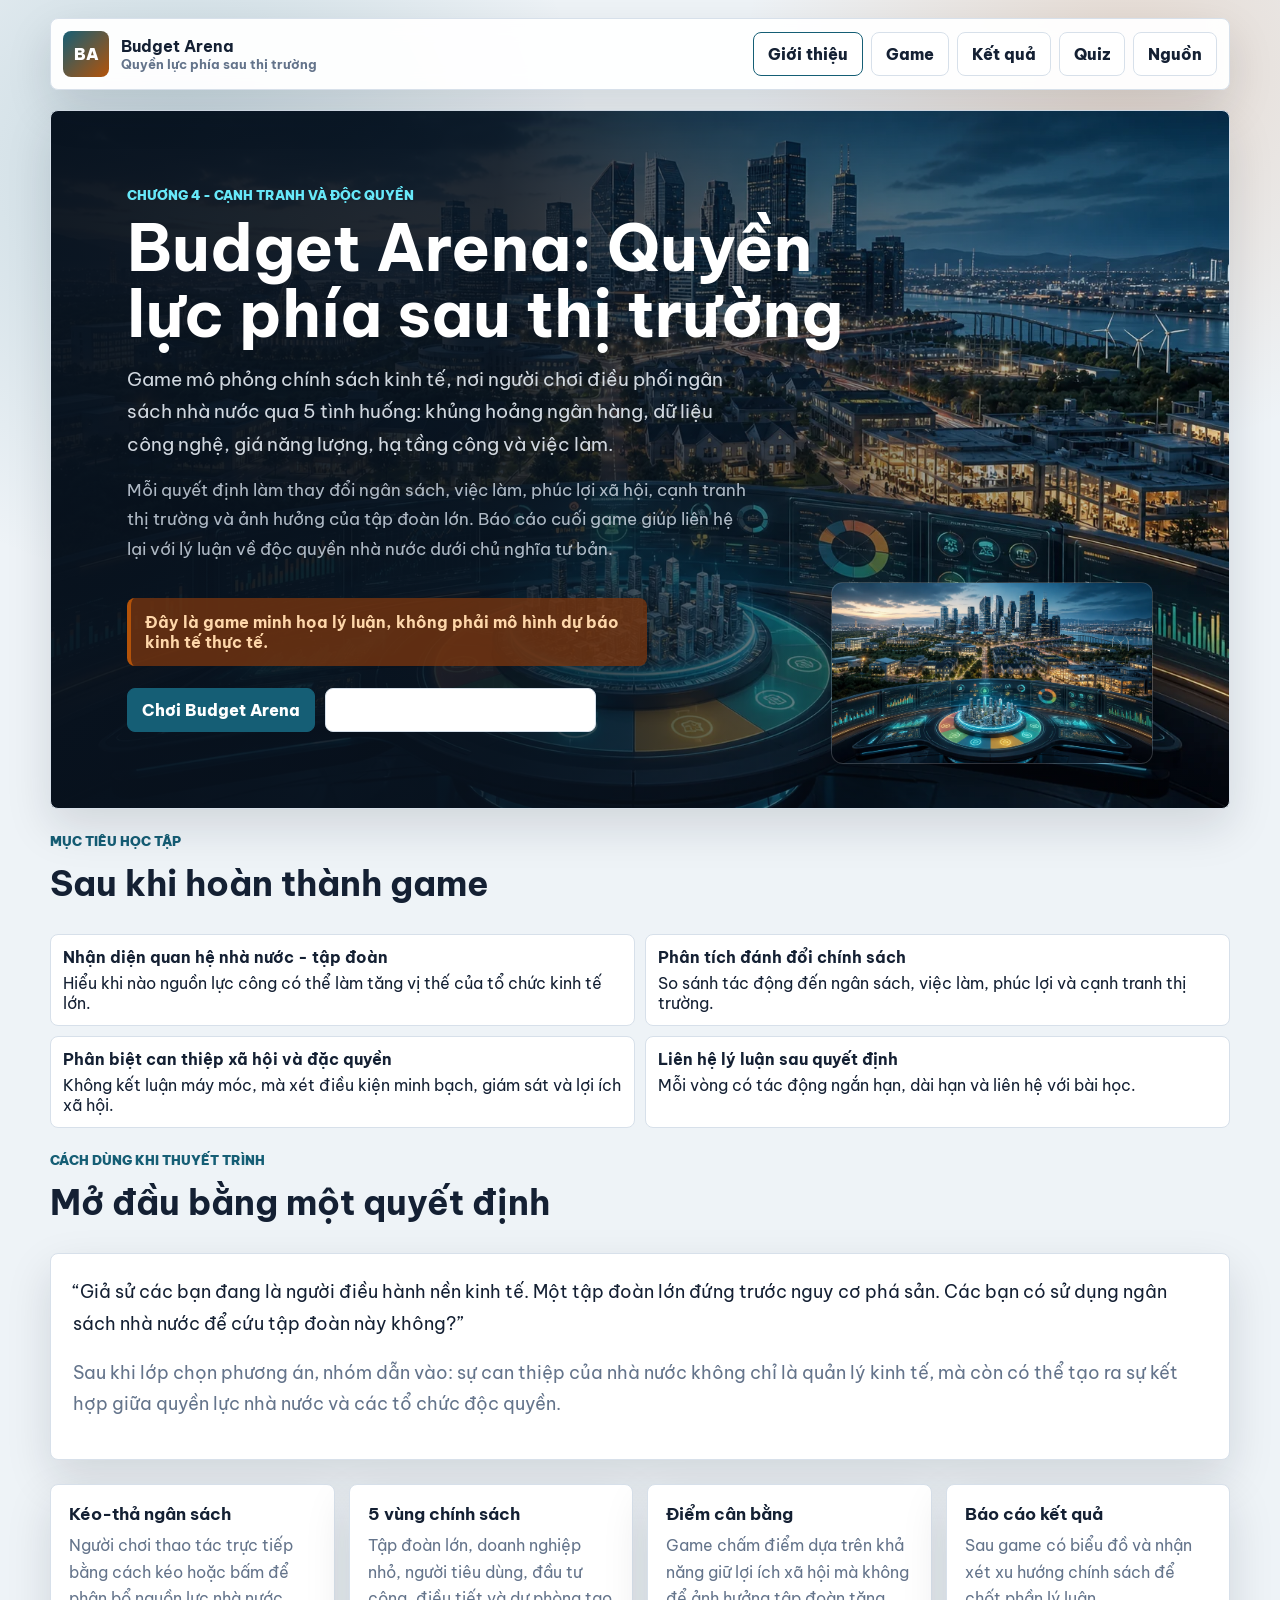
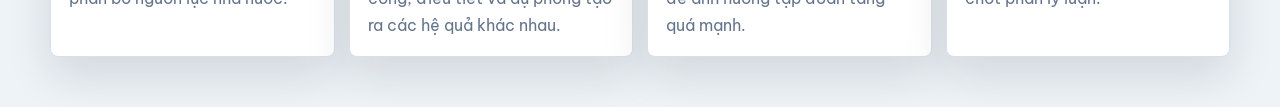
==== state-monopoly-simulator/index.html @ ce789506 "Deploy Budget Arena" ====
<!DOCTYPE html>
<html lang="vi">
<head>
  <meta charset="UTF-8">
  <meta name="viewport" content="width=device-width, initial-scale=1.0">
  <title>Budget Arena: Quyền lực phía sau thị trường</title>
  <meta name="description" content="Website mô phỏng tương tác về biểu hiện mới của độc quyền nhà nước dưới chủ nghĩa tư bản.">
  <link rel="preconnect" href="https://fonts.googleapis.com">
  <link rel="preconnect" href="https://fonts.gstatic.com" crossorigin>
  <link href="https://fonts.googleapis.com/css2?family=Be+Vietnam+Pro:wght@400;500;600;700;800;900&display=swap" rel="stylesheet">
  <link rel="stylesheet" href="css/style.css">
</head>
<body>
  <header class="topbar">
    <a class="brand" href="index.html">
      <span class="brand-mark">BA</span>
      <span><strong>Budget Arena</strong><small>Quyền lực phía sau thị trường</small></span>
    </a>
    <nav class="nav">
      <a class="active" href="index.html">Giới thiệu</a>
      <a href="game.html">Game</a>
      <a href="result.html">Kết quả</a>
      <a href="quiz.html">Quiz</a>
      <a href="references.html">Nguồn</a>
    </nav>
  </header>

  <main>
    <section class="hero">
      <div class="hero-copy">
        <p class="eyebrow">Chương 4 - Cạnh tranh và độc quyền</p>
        <h1>Budget Arena: Quyền lực phía sau thị trường</h1>
        <p class="lead">Game mô phỏng chính sách kinh tế, nơi người chơi điều phối ngân sách nhà nước qua 5 tình huống: khủng hoảng ngân hàng, dữ liệu công nghệ, giá năng lượng, hạ tầng công và việc làm.</p>
        <p class="lead compact">Mỗi quyết định làm thay đổi ngân sách, việc làm, phúc lợi xã hội, cạnh tranh thị trường và ảnh hưởng của tập đoàn lớn. Báo cáo cuối game giúp liên hệ lại với lý luận về độc quyền nhà nước dưới chủ nghĩa tư bản.</p>
        <div class="notice">
          Đây là game minh họa lý luận, không phải mô hình dự báo kinh tế thực tế.
        </div>
        <div class="actions">
          <a class="btn primary" href="game.html">Chơi Budget Arena</a>
          <a class="btn" href="../on-tap-chuong-4/index.html" target="_blank" rel="noopener noreferrer">Kho câu hỏi ôn tập Chương 4</a>
        </div>
      </div>

    </section>

    <section class="section">
      <div class="section-heading">
        <p class="eyebrow">Mục tiêu học tập</p>
        <h2>Sau khi hoàn thành game</h2>
      </div>
      <div class="learning-grid">
        <article>
          <strong>Nhận diện quan hệ nhà nước - tập đoàn</strong>
          <span>Hiểu khi nào nguồn lực công có thể làm tăng vị thế của tổ chức kinh tế lớn.</span>
        </article>
        <article>
          <strong>Phân tích đánh đổi chính sách</strong>
          <span>So sánh tác động đến ngân sách, việc làm, phúc lợi và cạnh tranh thị trường.</span>
        </article>
        <article>
          <strong>Phân biệt can thiệp xã hội và đặc quyền</strong>
          <span>Không kết luận máy móc, mà xét điều kiện minh bạch, giám sát và lợi ích xã hội.</span>
        </article>
        <article>
          <strong>Liên hệ lý luận sau quyết định</strong>
          <span>Mỗi vòng có tác động ngắn hạn, dài hạn và liên hệ với bài học.</span>
        </article>
      </div>
    </section>

    <section class="section">
      <div class="section-heading">
        <p class="eyebrow">Cách dùng khi thuyết trình</p>
        <h2>Mở đầu bằng một quyết định</h2>
      </div>
      <div class="prompt-card">
        <p>“Giả sử các bạn đang là người điều hành nền kinh tế. Một tập đoàn lớn đứng trước nguy cơ phá sản. Các bạn có sử dụng ngân sách nhà nước để cứu tập đoàn này không?”</p>
        <p class="muted">Sau khi lớp chọn phương án, nhóm dẫn vào: sự can thiệp của nhà nước không chỉ là quản lý kinh tế, mà còn có thể tạo ra sự kết hợp giữa quyền lực nhà nước và các tổ chức độc quyền.</p>
      </div>
    </section>

    <section class="feature-grid">
      <article class="feature-card">
        <strong>Kéo-thả ngân sách</strong>
        <span>Người chơi thao tác trực tiếp bằng cách kéo hoặc bấm để phân bổ nguồn lực nhà nước.</span>
      </article>
      <article class="feature-card">
        <strong>5 vùng chính sách</strong>
        <span>Tập đoàn lớn, doanh nghiệp nhỏ, người tiêu dùng, đầu tư công, điều tiết và dự phòng tạo ra các hệ quả khác nhau.</span>
      </article>
      <article class="feature-card">
        <strong>Điểm cân bằng</strong>
        <span>Game chấm điểm dựa trên khả năng giữ lợi ích xã hội mà không để ảnh hưởng tập đoàn tăng quá mạnh.</span>
      </article>
      <article class="feature-card">
        <strong>Báo cáo kết quả</strong>
        <span>Sau game có biểu đồ và nhận xét xu hướng chính sách để chốt phần lý luận.</span>
      </article>
    </section>
  </main>
</body>
</html>
---- state-monopoly-simulator/css/style.css ----
:root {
  color-scheme: light;
  --bg: #eef3f7;
  --surface: #ffffff;
  --surface-2: #f6f8fb;
  --ink: #142033;
  --muted: #64748b;
  --line: #d7e0ea;
  --primary: #155e75;
  --primary-2: #0f766e;
  --accent: #b45309;
  --green: #15803d;
  --red: #b91c1c;
  --shadow: 0 18px 45px rgba(15, 23, 42, 0.13);
}

* { box-sizing: border-box; }

body {
  margin: 0;
  min-height: 100vh;
  font-family: "Be Vietnam Pro", Arial, sans-serif;
  color: var(--ink);
  background:
    radial-gradient(circle at 14% 10%, rgba(21, 94, 117, 0.18), transparent 26rem),
    radial-gradient(circle at 88% 4%, rgba(180, 83, 9, 0.16), transparent 24rem),
    var(--bg);
}

a { color: inherit; text-decoration: none; }
button, input { font: inherit; }
button { min-height: 44px; }

.topbar {
  position: sticky;
  top: 0;
  z-index: 5;
  display: flex;
  align-items: center;
  justify-content: space-between;
  gap: 16px;
  width: min(1180px, calc(100% - 28px));
  margin: 18px auto 0;
  padding: 12px;
  border: 1px solid var(--line);
  border-radius: 8px;
  background: color-mix(in srgb, var(--surface) 94%, transparent);
  box-shadow: var(--shadow);
  backdrop-filter: blur(10px);
}

.brand {
  display: flex;
  align-items: center;
  gap: 12px;
  min-width: 260px;
}

.brand-mark {
  display: grid;
  place-items: center;
  width: 46px;
  height: 46px;
  border-radius: 8px;
  color: white;
  background: linear-gradient(135deg, var(--primary), var(--accent));
  font-weight: 900;
}

.brand strong, .brand small { display: block; }
.brand small { color: var(--muted); font-weight: 700; }

.nav {
  display: flex;
  flex-wrap: wrap;
  justify-content: flex-end;
  gap: 8px;
}

.nav a, .btn {
  min-height: 44px;
  display: inline-flex;
  align-items: center;
  justify-content: center;
  padding: 0 14px;
  border: 1px solid var(--line);
  border-radius: 8px;
  background: var(--surface);
  font-weight: 800;
}

.nav a.active, .nav a:hover, .btn:hover {
  border-color: var(--primary);
}

.btn {
  cursor: pointer;
}

.btn.primary {
  border-color: var(--primary);
  color: white;
  background: var(--primary);
}

main {
  width: min(1180px, calc(100% - 28px));
  margin: 20px auto 50px;
}

.hero, .sim-grid, .result-grid, .mission-shell {
  display: grid;
  grid-template-columns: minmax(0, 1fr);
  gap: 22px;
  align-items: center;
}

.hero-copy, .panel, .feature-card, .prompt-card, .explore-card, .reference-card, .drop-zone {
  border: 1px solid var(--line);
  border-radius: 8px;
  background: var(--surface);
  box-shadow: var(--shadow);
}

.hero-copy {
  position: relative;
  min-height: min(620px, calc(100vh - 150px));
  display: grid;
  align-content: center;
  overflow: hidden;
  padding: clamp(28px, 6vw, 76px);
  color: white;
  background:
    linear-gradient(90deg, rgba(8, 18, 30, 0.96) 0%, rgba(8, 18, 30, 0.88) 38%, rgba(8, 18, 30, 0.42) 72%, rgba(8, 18, 30, 0.1) 100%),
    url("../assets/images/hero-budget-arena.webp") center / cover no-repeat,
    #101827;
}

.hero-copy::after {
  content: "";
  position: absolute;
  inset: auto clamp(24px, 6vw, 76px) clamp(18px, 4vw, 44px) auto;
  width: min(320px, 34vw);
  aspect-ratio: 16 / 9;
  border: 1px solid rgba(255, 255, 255, 0.18);
  border-radius: 12px;
  background: url("../assets/images/hero-budget-arena.webp") center / cover no-repeat;
  box-shadow: 0 22px 55px rgba(0, 0, 0, 0.38);
  pointer-events: none;
}

.hero-copy h1 {
  max-width: 760px;
  font-size: clamp(2.2rem, 5vw, 4.35rem);
}

.hero-copy .lead {
  max-width: 620px;
  color: rgba(226, 232, 240, 0.92);
}

.hero-copy .lead.compact {
  margin-top: -4px;
  color: rgba(203, 213, 225, 0.86);
  font-size: clamp(0.96rem, 1.45vw, 1.05rem);
}

.hero-copy .eyebrow {
  color: #67e8f9;
}

.hero-copy .notice {
  max-width: 520px;
  color: #fed7aa;
  background: rgba(120, 53, 15, 0.78);
}

.eyebrow {
  margin: 0 0 12px;
  color: var(--primary);
  font-size: 0.82rem;
  font-weight: 900;
  text-transform: uppercase;
}

h1, h2, h3, p { margin-top: 0; }

h1 {
  max-width: 800px;
  margin-bottom: 16px;
  font-size: clamp(2.2rem, 5.8vw, 4.8rem);
  line-height: 1.03;
  letter-spacing: 0;
}

h2 { font-size: clamp(1.45rem, 3vw, 2.2rem); }

.lead {
  max-width: 760px;
  color: var(--muted);
  font-size: clamp(1rem, 2vw, 1.16rem);
  line-height: 1.75;
}

.notice {
  margin: 18px 0 0;
  padding: 14px;
  border-left: 4px solid var(--accent);
  border-radius: 8px;
  background: #fff7ed;
  color: #7c2d12;
  font-weight: 700;
}

.actions {
  display: flex;
  flex-wrap: wrap;
  gap: 10px;
  margin-top: 22px;
}

.policy-board {
  position: relative;
  min-height: 560px;
  overflow: hidden;
  border: 1px solid var(--line);
  border-radius: 8px;
  background:
    linear-gradient(135deg, rgba(21, 94, 117, 0.12), rgba(180, 83, 9, 0.08)),
    var(--surface);
  box-shadow: var(--shadow);
}

.node {
  position: absolute;
  display: grid;
  place-items: center;
  width: 138px;
  min-height: 74px;
  padding: 10px;
  border: 1px solid var(--line);
  border-radius: 8px;
  background: var(--surface);
  text-align: center;
  font-weight: 900;
}

.state { left: calc(50% - 69px); top: 42px; color: var(--primary); }
.corp { right: 38px; top: 205px; color: var(--accent); }
.small { left: 38px; top: 205px; color: var(--green); }
.public { left: calc(50% - 69px); bottom: 48px; }
.finance { left: calc(50% - 69px); top: 310px; color: #6d28d9; }

.link {
  position: absolute;
  height: 3px;
  border-radius: 999px;
  background: color-mix(in srgb, var(--primary) 65%, transparent);
  transform-origin: left center;
}

.l1 { width: 190px; left: 50%; top: 120px; transform: rotate(36deg); }
.l2 { width: 190px; left: 50%; top: 120px; transform: rotate(144deg); }
.l3 { width: 160px; left: 50%; top: 280px; transform: rotate(90deg); }
.l4 { width: 160px; left: 50%; top: 350px; transform: rotate(90deg); background: color-mix(in srgb, var(--accent) 65%, transparent); }

.section, .feature-grid {
  margin-top: 24px;
}

.section-heading {
  margin-bottom: 12px;
}

.prompt-card, .panel {
  padding: 22px;
}

.prompt-card p {
  font-size: 1.12rem;
  line-height: 1.75;
}

.muted {
  color: var(--muted);
  line-height: 1.65;
}

.feature-grid, .explore-grid {
  display: grid;
  grid-template-columns: repeat(4, minmax(0, 1fr));
  gap: 14px;
}

.feature-card, .explore-card {
  padding: 18px;
}

.feature-card strong, .explore-card strong {
  display: block;
  margin-bottom: 8px;
  font-size: 1.05rem;
}

.feature-card span, .explore-card span {
  color: var(--muted);
  line-height: 1.65;
}

.page-head {
  padding: 28px 0 8px;
}

.explore-grid {
  grid-template-columns: repeat(2, minmax(0, 1fr));
}

.explore-card {
  display: grid;
  gap: 12px;
}

.mini-network {
  display: grid;
  grid-template-columns: repeat(3, 1fr);
  gap: 8px;
}

.mini-network span {
  padding: 10px;
  border: 1px solid var(--line);
  border-radius: 8px;
  background: var(--surface-2);
  text-align: center;
  font-size: 0.84rem;
  font-weight: 800;
}

.quick-check {
  padding: 12px;
  border: 1px solid var(--line);
  border-radius: 8px;
  background: var(--surface-2);
}

.sim-grid {
  align-items: start;
}

.scenario-panel h1, .quiz-shell h1 {
  font-size: clamp(1.8rem, 4vw, 3.2rem);
}

.choice-list {
  display: grid;
  gap: 10px;
  margin-top: 18px;
}

.choice-btn {
  width: 100%;
  min-height: 58px;
  padding: 14px;
  border: 1px solid var(--line);
  border-radius: 8px;
  background: var(--surface-2);
  color: var(--ink);
  text-align: left;
  font-weight: 800;
  cursor: pointer;
}

.choice-btn:hover:not(:disabled) {
  border-color: var(--primary);
  background: white;
}

.choice-btn.correct { border-color: var(--green); background: #dcfce7; }
.choice-btn.incorrect { border-color: var(--red); background: #fee2e2; }
.choice-btn:disabled { cursor: default; }

.feedback {
  margin-top: 16px;
  padding: 15px;
  border-radius: 8px;
  background: #ecfeff;
  color: #164e63;
  line-height: 1.7;
  font-weight: 700;
}

.stat-list {
  display: grid;
  gap: 12px;
}

.stat-row {
  display: grid;
  gap: 6px;
}

.stat-meta {
  display: flex;
  justify-content: space-between;
  gap: 12px;
  color: var(--muted);
  font-size: 0.88rem;
  font-weight: 800;
}

.bar {
  height: 12px;
  overflow: hidden;
  border-radius: 999px;
  background: var(--surface-2);
}

.bar span {
  display: block;
  height: 100%;
  width: 50%;
  border-radius: inherit;
  background: linear-gradient(90deg, var(--primary), var(--primary-2));
  transition: width 220ms ease;
}

.result-grid {
  grid-template-columns: minmax(0, 1.05fr) minmax(320px, 0.95fr);
  align-items: start;
}

.chart-panel {
  min-height: 390px;
  position: sticky;
  top: 96px;
}

.chart-panel canvas {
  max-height: 340px;
}

.decision-log {
  display: grid;
  gap: 10px;
  margin-top: 18px;
}

.decision-item {
  padding: 12px;
  border: 1px solid var(--line);
  border-radius: 8px;
  background: var(--surface-2);
}

.decision-item summary {
  display: grid;
  gap: 6px;
  cursor: pointer;
}

.history-thumb {
  width: 100%;
  max-height: 150px;
  object-fit: cover;
  border-radius: 8px;
}

.decision-item summary span,
.newsline {
  color: var(--muted);
  font-size: 0.9rem;
  line-height: 1.55;
}

.profile-card,
.learning-check,
.report-meta,
.result-code {
  margin-top: 16px;
  padding: 14px;
  border: 1px solid var(--line);
  border-radius: 8px;
  background: var(--surface-2);
}

.result-code {
  display: inline-flex;
  width: fit-content;
  color: white;
  background: var(--ink);
  font-weight: 900;
  letter-spacing: 0.04em;
}

.profile-card {
  display: grid;
  gap: 8px;
}

.report-meta {
  display: grid;
  gap: 7px;
}

.report-meta span {
  color: var(--muted);
  line-height: 1.55;
}

.profile-card strong {
  color: var(--primary);
  font-size: 1.05rem;
}

.profile-card span,
.learning-check span {
  color: var(--muted);
  line-height: 1.6;
}

.learning-check h2 {
  margin-bottom: 12px;
}

.check-grid,
.learning-grid {
  display: grid;
  grid-template-columns: repeat(2, minmax(0, 1fr));
  gap: 10px;
}

.check-grid span,
.learning-grid article {
  padding: 12px;
  border: 1px solid var(--line);
  border-radius: 8px;
  background: white;
}

.check-grid .done {
  color: var(--primary);
  font-weight: 800;
}

.learning-grid strong {
  display: block;
  margin-bottom: 6px;
}

.quiz-shell {
  max-width: 880px;
  margin: 0 auto;
  padding: clamp(22px, 4vw, 42px);
}

.quiz-shell h1 {
  max-width: 780px;
  line-height: 1.18;
}

.mission-shell {
  align-items: start;
}

.mission-main h1 {
  font-size: clamp(1.9rem, 4vw, 3.6rem);
}

.stakeholder-strip {
  display: grid;
  grid-template-columns: repeat(3, minmax(0, 1fr));
  gap: 10px;
  margin: 20px 0;
}

.stakeholder-strip div,
.brief-card {
  padding: 14px;
  border: 1px solid var(--line);
  border-radius: 8px;
  background: var(--surface-2);
}

.stakeholder-strip span {
  display: block;
  color: var(--muted);
  font-size: 0.8rem;
  font-weight: 800;
}

.stakeholder-strip strong {
  display: block;
  margin-top: 6px;
  color: var(--primary);
  font-size: 0.95rem;
}

.policy-options {
  display: grid;
  gap: 12px;
}

.policy-card {
  display: grid;
  gap: 8px;
  width: 100%;
  min-height: 76px;
  padding: 14px;
  border: 1px solid var(--line);
  border-radius: 8px;
  color: var(--ink);
  background: var(--surface-2);
  text-align: left;
  cursor: pointer;
}

.policy-card:hover:not(:disabled) {
  border-color: var(--primary);
  background: white;
}

.policy-card:disabled {
  cursor: default;
  opacity: 0.72;
}

.policy-card strong {
  font-size: 1rem;
}

.policy-card span {
  color: var(--muted);
  font-size: 0.86rem;
  line-height: 1.55;
}

.brief-card {
  margin-top: 20px;
}

.brief-card strong {
  display: block;
  margin-bottom: 8px;
}

.brief-card p {
  margin-bottom: 0;
  color: var(--muted);
  line-height: 1.7;
}

.classify-layout {
  display: grid;
  grid-template-columns: minmax(280px, 0.75fr) minmax(0, 1.25fr);
  gap: 18px;
  align-items: start;
}

.drag-bank,
.drop-items {
  display: grid;
  gap: 10px;
  min-height: 80px;
}

.drag-bank {
  margin-top: 16px;
  padding: 12px;
  border: 1px dashed var(--line);
  border-radius: 8px;
  background: var(--surface-2);
}

.drag-bank.over,
.drop-zone.over {
  border-color: var(--primary);
  background: #ecfeff;
}

.drag-card {
  width: 100%;
  min-height: 48px;
  padding: 12px;
  border: 1px solid var(--line);
  border-radius: 8px;
  color: var(--ink);
  background: white;
  text-align: left;
  font-weight: 800;
  cursor: grab;
}

.drag-card.dragging {
  opacity: 0.62;
}

.round-feedback {
  display: grid;
  gap: 10px;
  margin-top: 14px;
  min-height: 374px;
  opacity: 1;
  transition: opacity 180ms ease;
}

.round-feedback[hidden] {
  display: grid;
  visibility: hidden;
  opacity: 0;
}

.round-feedback article {
  padding: 12px;
  border: 1px solid rgba(15, 23, 42, 0.12);
  border-radius: 8px;
  background: rgba(255, 255, 255, 0.82);
}

.round-feedback article.news {
  border-color: rgba(180, 83, 9, 0.32);
  background: #fff7ed;
}

.round-feedback strong,
.round-feedback span {
  display: block;
}

.round-feedback strong {
  margin-bottom: 5px;
  color: #0f172a;
  font-size: 0.78rem;
  text-transform: uppercase;
}

.round-feedback span {
  color: #475569;
  font-size: 0.88rem;
  line-height: 1.55;
}

@keyframes heroFloat {
  0%,
  100% {
    transform: translateY(0);
  }

  50% {
    transform: translateY(-10px);
  }
}

.scenario-visual {
  position: relative;
  min-height: 300px;
  overflow: hidden;
  border: 1px solid rgba(255, 255, 255, 0.16);
  border-radius: 18px;
  background: #0d2035;
  box-shadow: 0 22px 55px rgba(0, 0, 0, 0.28);
}

.scenario-visual img {
  display: block;
  width: 100%;
  height: 100%;
  min-height: 300px;
  object-fit: cover;
  transition: opacity 0.45s ease, transform 0.6s ease;
}

.scenario-visual::after {
  content: "";
  position: absolute;
  inset: 0;
  background: linear-gradient(to top, rgba(4, 15, 29, 0.92), rgba(4, 15, 29, 0.16) 58%, rgba(4, 15, 29, 0.02));
}

.scenario-overlay {
  position: absolute;
  z-index: 3;
  left: 22px;
  right: 22px;
  bottom: 20px;
}

.scenario-overlay span {
  color: #f6c45b;
  font-size: 0.8rem;
  font-weight: 900;
  text-transform: uppercase;
}

.scenario-overlay h2 {
  max-width: 680px;
  margin: 6px 0 0;
  color: white;
  font-size: clamp(1.3rem, 2.2vw, 2rem);
  line-height: 1.15;
}

.scenario-image-changing {
  opacity: 0;
  transform: scale(1.04);
}

.scenario-status {
  position: absolute;
  z-index: 2;
  inset: 0;
  pointer-events: none;
  opacity: 0;
  transition: opacity 0.5s ease;
}

.scenario-status.warning {
  opacity: 1;
  background: rgba(255, 70, 70, 0.18);
}

.scenario-status.success {
  opacity: 1;
  background: rgba(50, 220, 150, 0.13);
}

.scenario-status.corporate {
  opacity: 1;
  background: rgba(176, 115, 255, 0.18);
}

.theory-dialog {
  width: min(760px, calc(100vw - 28px));
  border: 0;
  border-radius: 12px;
  padding: 0;
  color: #0f172a;
  background: white;
  box-shadow: 0 30px 90px rgba(0, 0, 0, 0.38);
}

.theory-dialog::backdrop {
  background: rgba(2, 6, 23, 0.72);
}

.theory-dialog form {
  display: grid;
  gap: 16px;
  padding: 24px;
}

.dialog-head {
  display: flex;
  align-items: center;
  justify-content: space-between;
  gap: 12px;
}

.dialog-head button {
  width: 44px;
  border: 0;
  border-radius: 999px;
  color: #0f172a;
  background: #e2e8f0;
  font-size: 1.35rem;
  cursor: pointer;
}

.theory-dialog h2 {
  margin: 0;
}

.theory-dialog p,
.theory-dialog span {
  color: #475569;
  line-height: 1.65;
}

.dialog-grid {
  display: grid;
  gap: 10px;
}

.dialog-grid article {
  padding: 12px;
  border: 1px solid #e2e8f0;
  border-radius: 8px;
  background: #f8fafc;
}

.dialog-grid strong,
.dialog-grid span {
  display: block;
}

.dialog-grid strong {
  margin-bottom: 5px;
}

.class-mode {
  width: 100%;
  margin-top: 14px;
  padding: 12px 14px;
  border: 1px solid rgba(255, 255, 255, 0.16);
  border-radius: 8px;
  color: white;
  background: rgba(255, 255, 255, 0.08);
  font-weight: 900;
  cursor: pointer;
}

@media (max-width: 760px) {
  .check-grid,
  .learning-grid {
    grid-template-columns: 1fr;
  }
}

@media print {
  .topbar,
  .actions,
  .chart-panel {
    display: none !important;
  }

  body {
    background: white !important;
  }

  main,
  .result-grid {
    display: block !important;
    padding: 0 !important;
  }

  .panel,
  .decision-item,
  .profile-card,
  .learning-check {
    break-inside: avoid;
    box-shadow: none !important;
  }
}

.drag-card.selected {
  border-color: var(--primary);
  box-shadow: 0 0 0 3px color-mix(in srgb, var(--primary) 16%, transparent);
}

.drag-card.correct {
  border-color: var(--green);
  background: #dcfce7;
}

.drag-card.incorrect {
  border-color: var(--red);
  background: #fee2e2;
}

.drop-grid {
  display: grid;
  grid-template-columns: repeat(2, minmax(0, 1fr));
  gap: 14px;
}

.drop-zone {
  min-height: 230px;
  padding: 16px;
}

.drop-zone h2 {
  margin-bottom: 8px;
  font-size: 1.08rem;
}

.drop-zone p {
  color: var(--muted);
  font-size: 0.88rem;
  line-height: 1.6;
}

.reference-section {
  display: grid;
  grid-template-columns: repeat(2, minmax(0, 1fr));
  gap: 14px;
}

.reference-card {
  padding: 22px;
}

.reference-card:first-child,
.reference-card:last-child {
  grid-column: 1 / -1;
}

.reference-card p {
  line-height: 1.78;
}

.source {
  margin-bottom: 0;
  color: var(--primary);
  font-weight: 800;
}

.warning-card {
  border-color: #fed7aa;
  background: #fff7ed;
}

.game-page {
  width: min(1280px, calc(100% - 28px));
}

.arena-layout {
  display: grid;
  grid-template-columns: minmax(0, 1.2fr) minmax(330px, 0.8fr);
  gap: 18px;
  align-items: start;
}

.arena-board,
.arena-side {
  min-height: 680px;
}

.game-topline {
  display: flex;
  align-items: flex-start;
  justify-content: space-between;
  gap: 16px;
}

.game-topline h1 {
  font-size: clamp(2.1rem, 5vw, 4.4rem);
}

.score-pill {
  min-width: 130px;
  padding: 12px;
  border: 1px solid var(--line);
  border-radius: 8px;
  background: var(--surface-2);
  text-align: center;
}

.score-pill span {
  display: block;
  color: var(--muted);
  font-size: 0.78rem;
  font-weight: 800;
}

.score-pill strong {
  display: block;
  margin-top: 4px;
  color: var(--primary);
  font-size: 2rem;
}

.crisis-card {
  margin-bottom: 16px;
  padding: 16px;
  border: 1px solid var(--line);
  border-radius: 8px;
  background:
    linear-gradient(135deg, rgba(21, 94, 117, 0.1), rgba(180, 83, 9, 0.08)),
    var(--surface-2);
}

.crisis-card strong {
  display: block;
  margin-bottom: 8px;
  font-size: 1.1rem;
}

.crisis-card p {
  margin: 0;
  color: var(--muted);
  line-height: 1.65;
}

.budget-row {
  display: grid;
  grid-template-columns: 150px 1fr;
  gap: 14px;
  align-items: stretch;
  margin-bottom: 16px;
}

.budget-row > div:first-child,
.token-bank {
  padding: 14px;
  border: 1px solid var(--line);
  border-radius: 8px;
  background: var(--surface-2);
}

.budget-row span {
  display: block;
  color: var(--muted);
  font-size: 0.78rem;
  font-weight: 800;
}

.budget-row strong {
  display: block;
  margin-top: 4px;
  color: var(--primary);
  font-size: 2rem;
}

.token-bank {
  display: flex;
  flex-wrap: wrap;
  gap: 10px;
  min-height: 78px;
}

.budget-token {
  display: grid;
  place-items: center;
  width: 52px;
  height: 52px;
  border: 2px solid #f59e0b;
  border-radius: 50%;
  color: #78350f;
  background: radial-gradient(circle at 35% 28%, #fef3c7, #f59e0b);
  box-shadow: 0 10px 18px rgba(180, 83, 9, 0.24);
  font-size: 1.25rem;
  font-weight: 900;
  cursor: grab;
}

.budget-token.selected {
  outline: 4px solid color-mix(in srgb, var(--primary) 22%, transparent);
}

.allocation-map {
  display: grid;
  grid-template-columns: repeat(6, 1fr);
  grid-auto-rows: minmax(170px, auto);
  gap: 12px;
}

.allocation-zone {
  position: relative;
  display: grid;
  align-content: start;
  gap: 8px;
  min-height: 170px;
  padding: 14px;
  border: 1px solid var(--line);
  border-radius: 8px;
  background: var(--surface-2);
  overflow: hidden;
}

.allocation-zone::after {
  content: "";
  position: absolute;
  inset: auto -20px -38px auto;
  width: 110px;
  height: 110px;
  border-radius: 50%;
  background: color-mix(in srgb, var(--primary) 10%, transparent);
}

.allocation-zone.over {
  border-color: var(--primary);
  background: #ecfeff;
}

.allocation-zone h2 {
  margin: 0;
  font-size: 1rem;
}

.allocation-zone p {
  margin: 0;
  color: var(--muted);
  font-size: 0.84rem;
  line-height: 1.55;
}

.zone-tokens {
  display: flex;
  flex-wrap: wrap;
  gap: 8px;
  min-height: 58px;
  padding-top: 6px;
}

.corp-zone { grid-column: span 3; }
.small-zone { grid-column: span 3; }
.public-zone { grid-column: span 2; }
.infra-zone { grid-column: span 2; }
.reserve-zone { grid-column: span 2; }

.game-hud {
  display: grid;
  grid-template-columns: repeat(6, minmax(0, 1fr));
  gap: 10px;
  margin-top: 18px;
}

.hud-card {
  padding: 14px;
  border: 1px solid var(--line);
  border-radius: 8px;
  background: var(--surface);
  box-shadow: var(--shadow);
}

.hud-card span {
  display: block;
  min-height: 34px;
  color: var(--muted);
  font-size: 0.76rem;
  font-weight: 800;
}

.hud-card strong {
  display: block;
  margin: 4px 0 8px;
  font-size: 1.5rem;
}

.hud-card.hot strong,
.hud-card.danger strong {
  color: var(--red);
}

.mini-bar {
  height: 8px;
  overflow: hidden;
  border-radius: 999px;
  background: var(--surface-2);
}

.mini-bar i {
  display: block;
  width: 50%;
  height: 100%;
  border-radius: inherit;
  background: linear-gradient(90deg, var(--primary), var(--accent));
  transition: width 240ms ease;
}

.game-body {
  color: #e7f7ff;
  background:
    radial-gradient(circle at 15% 12%, rgba(45, 212, 191, 0.24), transparent 24rem),
    radial-gradient(circle at 85% 8%, rgba(245, 158, 11, 0.19), transparent 22rem),
    linear-gradient(135deg, #06131f, #101827 48%, #152033);
}

.game-nav {
  position: sticky;
  top: 0;
  z-index: 10;
  display: flex;
  align-items: center;
  justify-content: space-between;
  gap: 16px;
  width: min(1280px, calc(100% - 28px));
  margin: 16px auto 0;
  padding: 12px;
  border: 1px solid rgba(148, 163, 184, 0.28);
  border-radius: 8px;
  background: rgba(8, 19, 32, 0.82);
  box-shadow: 0 20px 50px rgba(0, 0, 0, 0.28);
  backdrop-filter: blur(16px);
}

.game-brand {
  display: flex;
  align-items: center;
  gap: 10px;
  font-weight: 900;
}

.game-brand span {
  display: grid;
  place-items: center;
  width: 42px;
  height: 42px;
  border-radius: 8px;
  color: #06202b;
  background: linear-gradient(135deg, #67e8f9, #fbbf24);
}

.game-nav nav {
  display: flex;
  flex-wrap: wrap;
  justify-content: flex-end;
  gap: 8px;
}

.game-nav nav a {
  min-height: 38px;
  display: inline-flex;
  align-items: center;
  padding: 0 12px;
  border: 1px solid rgba(148, 163, 184, 0.24);
  border-radius: 8px;
  color: #d9ecff;
  font-weight: 800;
}

.game-nav nav a.active,
.game-nav nav a:hover {
  border-color: #67e8f9;
  background: rgba(103, 232, 249, 0.09);
}

.city-game {
  width: min(1280px, calc(100% - 28px));
}

.city-hero {
  display: flex;
  align-items: flex-end;
  justify-content: space-between;
  gap: 18px;
  margin-bottom: 18px;
}

.city-hero h1 {
  max-width: 850px;
  margin-bottom: 10px;
  color: #f8fbff;
  font-size: clamp(2.2rem, 5vw, 4.7rem);
}

.city-hero p:not(.eyebrow) {
  max-width: 850px;
  color: #a9bed4;
  line-height: 1.75;
}

.city-score {
  min-width: 150px;
  padding: 16px;
  border: 1px solid rgba(103, 232, 249, 0.36);
  border-radius: 8px;
  background: rgba(8, 19, 32, 0.76);
  text-align: center;
  box-shadow: 0 18px 42px rgba(0, 0, 0, 0.2);
}

.city-score span {
  color: #9fb3ca;
  font-size: 0.78rem;
  font-weight: 800;
}

.city-score strong {
  display: block;
  color: #67e8f9;
  font-size: 2.4rem;
}

.city-layout {
  display: grid;
  grid-template-columns: 310px minmax(0, 1fr) 330px;
  gap: 16px;
  align-items: stretch;
}

.city-panel,
.city-map-wrap {
  border: 1px solid rgba(148, 163, 184, 0.24);
  border-radius: 8px;
  background: rgba(8, 19, 32, 0.78);
  box-shadow: 0 22px 54px rgba(0, 0, 0, 0.28);
  display: grid;
  gap: 14px;
}

.city-panel {
  padding: 18px;
}

.round-line {
  display: flex;
  align-items: center;
  justify-content: space-between;
  gap: 10px;
  margin-bottom: 14px;
}

.round-line span {
  color: #67e8f9;
  font-size: 0.8rem;
  font-weight: 900;
  text-transform: uppercase;
}

.round-line button,
.ghost-btn {
  min-height: 36px;
  padding: 0 11px;
  border: 1px solid rgba(148, 163, 184, 0.25);
  border-radius: 8px;
  color: #d9ecff;
  background: rgba(255, 255, 255, 0.04);
  font-weight: 800;
  cursor: pointer;
}

.crisis-console h2,
.metrics-console h2 {
  color: #f8fbff;
  font-size: 1.45rem;
}

.crisis-console p,
.metrics-console p {
  color: #a9bed4;
  line-height: 1.65;
}

.budget-console {
  display: grid;
  gap: 12px;
  margin: 18px 0;
}

.budget-console > div:first-child {
  padding: 14px;
  border: 1px solid rgba(148, 163, 184, 0.22);
  border-radius: 8px;
  background: rgba(255, 255, 255, 0.045);
}

.budget-console span {
  display: block;
  color: #9fb3ca;
  font-size: 0.78rem;
  font-weight: 800;
}

.budget-console strong {
  display: block;
  margin-top: 4px;
  color: #fbbf24;
  font-size: 2rem;
}

.coin-bank {
  display: flex;
  flex-wrap: wrap;
  gap: 9px;
  min-height: 76px;
  padding: 12px;
  border: 1px dashed rgba(251, 191, 36, 0.36);
  border-radius: 8px;
  background: rgba(251, 191, 36, 0.07);
}

.coin {
  display: grid;
  place-items: center;
  width: 48px;
  height: 48px;
  border: 2px solid #facc15;
  border-radius: 50%;
  color: #713f12;
  background: radial-gradient(circle at 34% 27%, #fef9c3, #f59e0b 70%);
  box-shadow: 0 10px 22px rgba(245, 158, 11, 0.3);
  font-size: 1.15rem;
  font-weight: 900;
  cursor: grab;
  transition: transform 160ms ease, box-shadow 160ms ease;
}

.coin:hover,
.coin.selected {
  transform: translateY(-3px) scale(1.04);
  box-shadow: 0 0 0 4px rgba(103, 232, 249, 0.18), 0 16px 26px rgba(245, 158, 11, 0.34);
}

.city-actions {
  display: grid;
  gap: 10px;
  margin-top: 14px;
}

.run-btn {
  min-height: 48px;
  border: 0;
  border-radius: 8px;
  color: #06202b;
  background: linear-gradient(135deg, #67e8f9, #fbbf24);
  font-weight: 900;
  cursor: pointer;
}

.run-btn:disabled {
  cursor: default;
  opacity: 0.55;
}

.city-message {
  margin-top: 14px;
  padding: 13px;
  border: 1px solid rgba(103, 232, 249, 0.22);
  border-radius: 8px;
  color: #c7e8f5;
  background: rgba(103, 232, 249, 0.08);
  line-height: 1.6;
  font-weight: 700;
}

.city-map-wrap {
  padding: 14px;
}

.city-map {
  position: relative;
  display: grid;
  grid-template-columns: repeat(3, minmax(0, 1fr));
  grid-template-rows: auto minmax(140px, 0.72fr) auto;
  gap: 14px;
  min-height: 560px;
  padding: 28px;
  overflow: hidden;
  border-radius: 8px;
  background:
    linear-gradient(rgba(103, 232, 249, 0.06) 1px, transparent 1px),
    linear-gradient(90deg, rgba(103, 232, 249, 0.06) 1px, transparent 1px),
    radial-gradient(circle at 50% 44%, rgba(103, 232, 249, 0.18), transparent 18rem),
    rgba(2, 8, 23, 0.52);
  background-size: 42px 42px, 42px 42px, auto, auto;
}

.city-map::before,
.city-map::after {
  content: "";
  position: absolute;
  inset: 18% 12%;
  border: 1px solid rgba(103, 232, 249, 0.18);
  border-radius: 50%;
  animation: cityPulse 5s ease-in-out infinite;
}

.city-map::after {
  inset: 28% 24%;
  animation-delay: -2s;
}

@keyframes cityPulse {
  0%, 100% { opacity: 0.24; transform: scale(0.96); }
  50% { opacity: 0.72; transform: scale(1.03); }
}

.city-core {
  position: relative;
  grid-column: 2;
  grid-row: 2;
  align-self: center;
  justify-self: center;
  z-index: 2;
  display: grid;
  place-items: center;
  width: 150px;
  height: 150px;
  border: 1px solid rgba(103, 232, 249, 0.42);
  border-radius: 50%;
  background: radial-gradient(circle at 40% 30%, rgba(103, 232, 249, 0.28), rgba(8, 19, 32, 0.92));
  box-shadow: 0 0 42px rgba(103, 232, 249, 0.2);
  text-align: center;
}

.city-core span {
  color: #67e8f9;
  font-size: 0.78rem;
  font-weight: 900;
}

.city-core strong {
  max-width: 110px;
  color: white;
  line-height: 1.25;
}

.district {
  position: relative;
  z-index: 3;
  width: 100%;
  min-height: 154px;
  padding: 14px;
  border: 1px solid rgba(148, 163, 184, 0.28);
  border-radius: 8px;
  background: rgba(8, 19, 32, 0.84);
  box-shadow: 0 18px 38px rgba(0, 0, 0, 0.25);
  transition: transform 180ms ease, border-color 180ms ease, background 180ms ease;
}

.district:hover,
.district.over,
.district.pulse {
  border-color: #67e8f9;
  background: rgba(12, 33, 50, 0.96);
  transform: translateY(-4px);
}

.district-icon {
  display: inline-grid;
  place-items: center;
  width: 34px;
  height: 34px;
  margin-bottom: 8px;
  border-radius: 8px;
  color: #06202b;
  background: #67e8f9;
  font-weight: 900;
}

.district h3 {
  margin-bottom: 6px;
  color: white;
  font-size: 1.02rem;
}

.district p {
  margin-bottom: 10px;
  color: #a9bed4;
  font-size: 0.82rem;
  line-height: 1.5;
}

.district-coins {
  display: flex;
  flex-wrap: wrap;
  gap: 6px;
  min-height: 46px;
}

.district .coin {
  width: 34px;
  height: 34px;
  font-size: 0.9rem;
}

.district-corp { grid-column: 3; grid-row: 1; }
.district-small { grid-column: 1; grid-row: 1; }
.district-public { grid-column: 1; grid-row: 3; }
.district-infra { grid-column: 3; grid-row: 3; }
.district-watch { grid-column: 2; grid-row: 1; }

.impact-badge {
  position: absolute;
  z-index: 6;
  display: inline-flex;
  align-items: center;
  min-height: 30px;
  padding: 0 10px;
  border-radius: 999px;
  box-shadow: 0 18px 30px rgba(0, 0, 0, 0.24);
  font-size: 0.76rem;
  font-weight: 900;
  animation: cityRise 1.3s ease forwards;
}

.impact-badge.good {
  color: #14532d;
  background: #bbf7d0;
}

.impact-badge.bad {
  color: #7f1d1d;
  background: #fecaca;
}

@keyframes cityRise {
  from { opacity: 0; transform: translateY(24px) scale(0.96); }
  20% { opacity: 1; }
  to { opacity: 0; transform: translateY(-44px) scale(1.03); }
}

.metric-list {
  display: grid;
  gap: 11px;
}

.city-metric {
  display: grid;
  grid-template-columns: 1fr 72px 48px;
  gap: 10px;
  align-items: center;
  padding: 10px;
  border: 1px solid rgba(148, 163, 184, 0.22);
  border-radius: 8px;
  background: rgba(255, 255, 255, 0.045);
}

.city-metric > div:first-child span {
  display: block;
  color: #9fb3ca;
  font-size: 0.72rem;
  font-weight: 800;
}

.city-metric > div:first-child strong {
  color: white;
  font-size: 1.1rem;
}

.city-metric.stress {
  border-color: rgba(248, 113, 113, 0.38);
  background: rgba(127, 29, 29, 0.18);
}

.city-meter {
  height: 8px;
  overflow: hidden;
  border-radius: 999px;
  background: rgba(148, 163, 184, 0.18);
}

.city-meter i {
  display: block;
  height: 100%;
  border-radius: inherit;
  background: linear-gradient(90deg, #67e8f9, #fbbf24);
  transition: width 220ms ease;
}

.city-metric em {
  font-style: normal;
  text-align: right;
  font-weight: 900;
}

.city-metric em.up {
  color: #86efac;
}

.city-metric em.down {
  color: #fca5a5;
}

.theory-note {
  margin-top: 18px;
  padding: 14px;
  border: 1px solid rgba(103, 232, 249, 0.2);
  border-radius: 8px;
  background: rgba(103, 232, 249, 0.08);
}

.theory-note strong,
.theory-note span {
  display: block;
}

.theory-note strong {
  margin-bottom: 8px;
  color: white;
}

.theory-note span {
  color: #c7e8f5;
  line-height: 1.65;
}

@media (max-width: 900px) {
  .topbar, .hero, .sim-grid, .result-grid, .classify-layout, .mission-shell, .arena-layout, .city-layout {
    grid-template-columns: 1fr;
  }

  .game-nav,
  .city-hero {
    align-items: stretch;
    flex-direction: column;
  }

  .game-nav {
    position: static;
  }

  .game-nav nav {
    justify-content: stretch;
  }

  .game-nav nav a {
    flex: 1;
    justify-content: center;
  }

  .topbar {
    position: static;
    align-items: stretch;
    flex-direction: column;
  }

  .nav {
    justify-content: stretch;
  }

  .nav a {
    flex: 1;
  }

  .hero-copy::after {
    opacity: 0.48;
    width: min(260px, 42vw);
  }

  .feature-grid, .explore-grid, .drop-grid, .stakeholder-strip, .game-hud {
    grid-template-columns: repeat(2, minmax(0, 1fr));
  }

  .reference-section {
    grid-template-columns: 1fr;
  }

  .chart-panel {
    position: static;
  }

  .allocation-map {
    grid-template-columns: 1fr;
  }

  .corp-zone,
  .small-zone,
  .public-zone,
  .infra-zone,
  .reserve-zone {
    grid-column: auto;
  }

  .city-map {
    grid-template-columns: 1fr 1fr;
    grid-template-rows: auto;
    min-height: auto;
  }

  .city-core {
    grid-column: 1 / -1;
    grid-row: auto;
    width: 100%;
    height: auto;
    min-height: 92px;
    border-radius: 8px;
  }

  .district-corp,
  .district-small,
  .district-public,
  .district-infra,
  .district-watch {
    grid-column: auto;
    grid-row: auto;
  }
}

@media (max-width: 560px) {
  main, .topbar {
    width: 100%;
    margin-top: 0;
    border-radius: 0;
  }

  .feature-grid, .explore-grid, .drop-grid, .stakeholder-strip, .game-hud {
    grid-template-columns: 1fr;
  }

  .budget-row {
    grid-template-columns: 1fr;
  }

  .city-game,
  .game-nav {
    width: 100%;
    margin-top: 0;
    border-radius: 0;
  }

  .city-map-wrap {
    min-height: auto;
  }

  .city-map {
    grid-template-columns: 1fr;
    min-height: auto;
    padding: 14px;
  }

  .district {
    width: 100%;
  }

  .city-core {
    width: 100%;
    height: auto;
    min-height: 86px;
    border-radius: 8px;
  }

  .hero-copy, .policy-board {
    min-height: auto;
  }

  .hero-copy {
    padding: 26px 18px 30px;
  }

  .hero-copy::after {
    display: none;
  }

  .policy-board {
    height: 480px;
  }
}
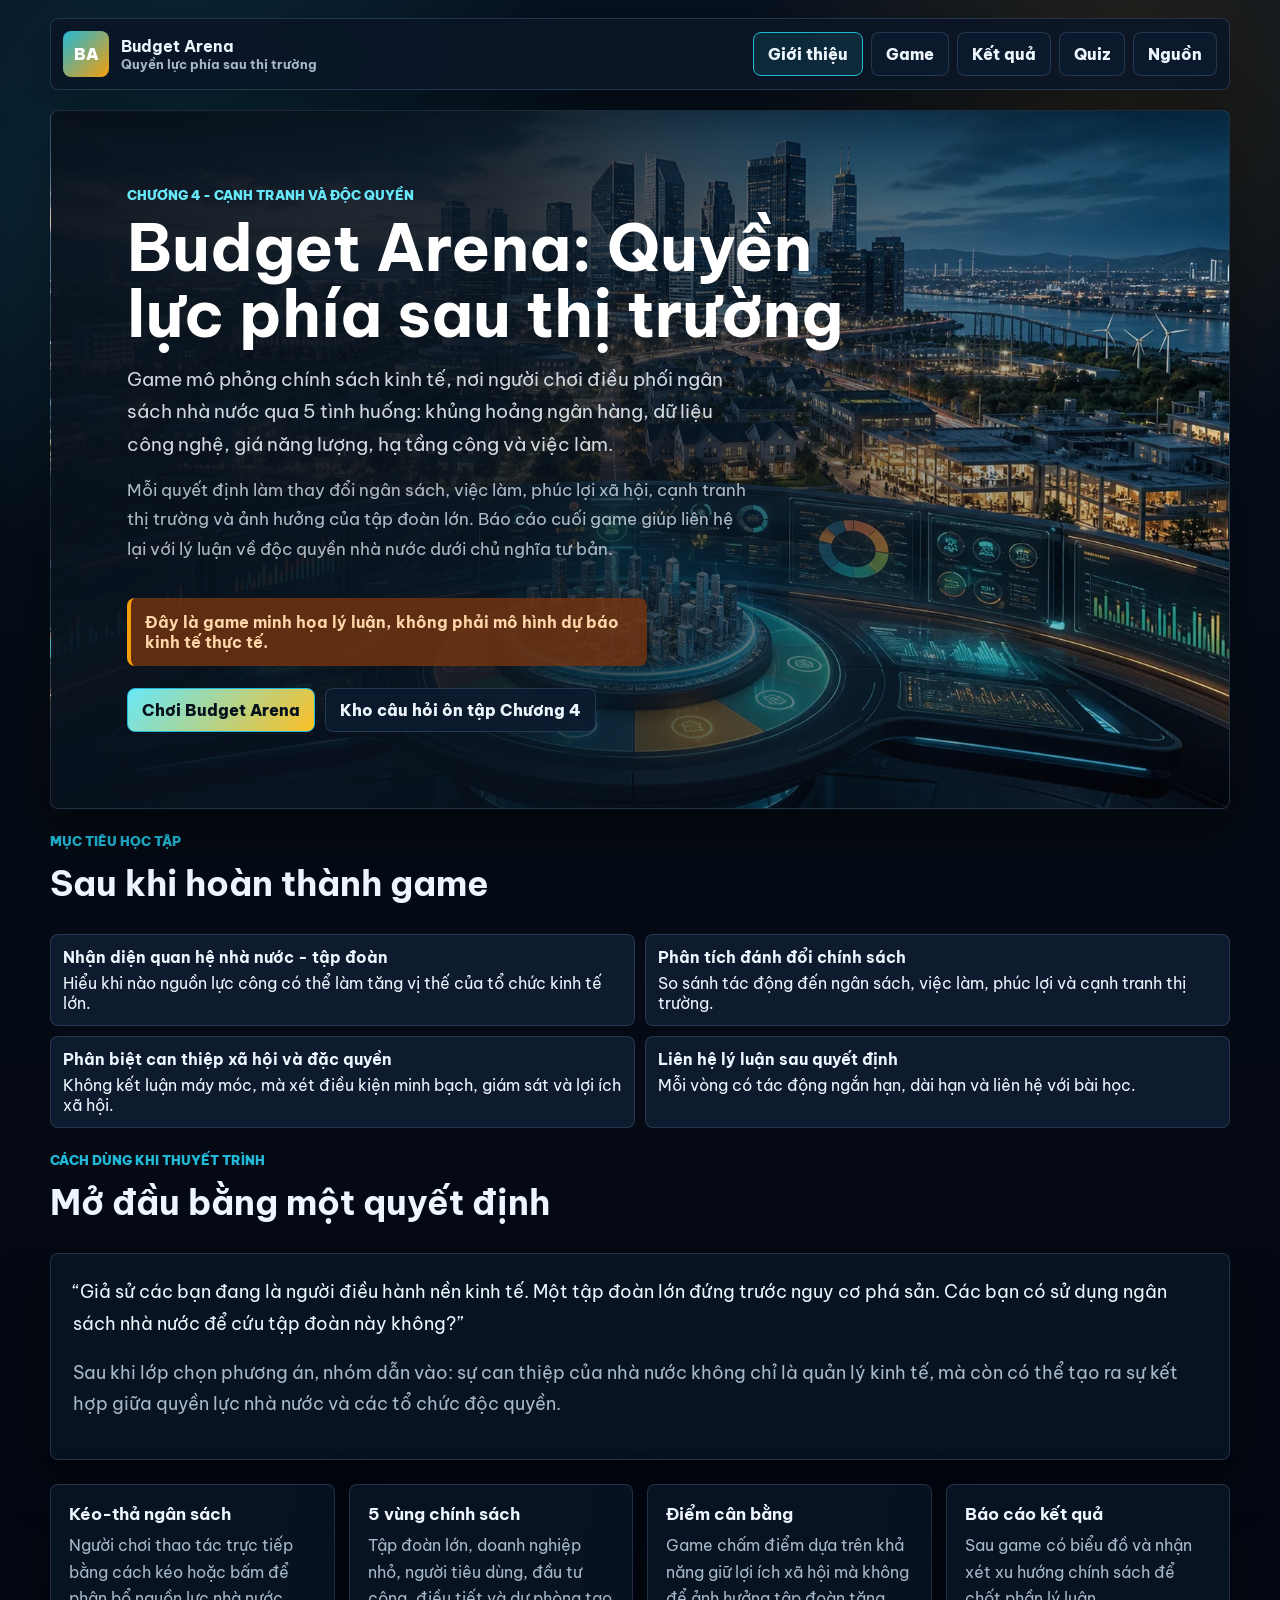
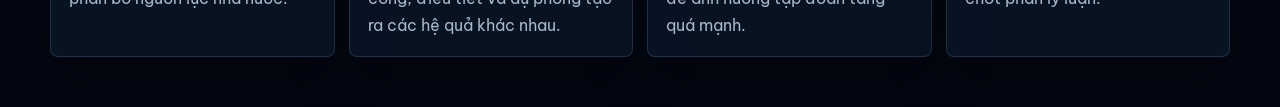
==== commit ed6b8edc: "Use same-tab quiz navigation" ====
--- a/state-monopoly-simulator/index.html
+++ b/state-monopoly-simulator/index.html
@@ -37,7 +37,7 @@
         </div>
         <div class="actions">
           <a class="btn primary" href="game.html">Chơi Budget Arena</a>
-          <a class="btn" href="../on-tap-chuong-4/index.html" target="_blank" rel="noopener noreferrer">Kho câu hỏi ôn tập Chương 4</a>
+          <a class="btn" href="../on-tap-chuong-4/index.html">Kho câu hỏi ôn tập Chương 4</a>
         </div>
       </div>
 
--- a/state-monopoly-simulator/css/style.css
+++ b/state-monopoly-simulator/css/style.css
@@ -1,17 +1,17 @@
 :root {
-  color-scheme: light;
-  --bg: #eef3f7;
-  --surface: #ffffff;
-  --surface-2: #f6f8fb;
-  --ink: #142033;
-  --muted: #64748b;
-  --line: #d7e0ea;
-  --primary: #155e75;
-  --primary-2: #0f766e;
-  --accent: #b45309;
-  --green: #15803d;
-  --red: #b91c1c;
-  --shadow: 0 18px 45px rgba(15, 23, 42, 0.13);
+  color-scheme: dark;
+  --bg: #050b14;
+  --surface: #0b1626;
+  --surface-2: #101d31;
+  --ink: #eef7ff;
+  --muted: #a7b8ca;
+  --line: rgba(125, 166, 205, 0.22);
+  --primary: #22b8d7;
+  --primary-2: #14b8a6;
+  --accent: #f59e0b;
+  --green: #34d399;
+  --red: #fb7185;
+  --shadow: 0 22px 55px rgba(0, 0, 0, 0.34);
 }
 
 * { box-sizing: border-box; }
@@ -22,8 +22,9 @@
   font-family: "Be Vietnam Pro", Arial, sans-serif;
   color: var(--ink);
   background:
-    radial-gradient(circle at 14% 10%, rgba(21, 94, 117, 0.18), transparent 26rem),
-    radial-gradient(circle at 88% 4%, rgba(180, 83, 9, 0.16), transparent 24rem),
+    radial-gradient(circle at 14% 10%, rgba(34, 184, 215, 0.17), transparent 26rem),
+    radial-gradient(circle at 88% 4%, rgba(245, 158, 11, 0.12), transparent 24rem),
+    linear-gradient(180deg, #07111f 0%, #050b14 45%, #030712 100%),
     var(--bg);
 }
 
@@ -44,7 +45,7 @@
   padding: 12px;
   border: 1px solid var(--line);
   border-radius: 8px;
-  background: color-mix(in srgb, var(--surface) 94%, transparent);
+  background: rgba(10, 22, 38, 0.9);
   box-shadow: var(--shadow);
   backdrop-filter: blur(10px);
 }
@@ -85,12 +86,14 @@
   padding: 0 14px;
   border: 1px solid var(--line);
   border-radius: 8px;
-  background: var(--surface);
+  color: var(--ink);
+  background: rgba(12, 27, 46, 0.92);
   font-weight: 800;
 }
 
 .nav a.active, .nav a:hover, .btn:hover {
   border-color: var(--primary);
+  background: rgba(34, 184, 215, 0.12);
 }
 
 .btn {
@@ -99,8 +102,8 @@
 
 .btn.primary {
   border-color: var(--primary);
-  color: white;
-  background: var(--primary);
+  color: #04111d;
+  background: linear-gradient(135deg, #67e8f9, #fbbf24);
 }
 
 main {
@@ -118,7 +121,7 @@
 .hero-copy, .panel, .feature-card, .prompt-card, .explore-card, .reference-card, .drop-zone {
   border: 1px solid var(--line);
   border-radius: 8px;
-  background: var(--surface);
+  background: rgba(10, 22, 38, 0.86);
   box-shadow: var(--shadow);
 }
 
@@ -137,16 +140,7 @@
 }
 
 .hero-copy::after {
-  content: "";
-  position: absolute;
-  inset: auto clamp(24px, 6vw, 76px) clamp(18px, 4vw, 44px) auto;
-  width: min(320px, 34vw);
-  aspect-ratio: 16 / 9;
-  border: 1px solid rgba(255, 255, 255, 0.18);
-  border-radius: 12px;
-  background: url("../assets/images/hero-budget-arena.webp") center / cover no-repeat;
-  box-shadow: 0 22px 55px rgba(0, 0, 0, 0.38);
-  pointer-events: none;
+  content: none;
 }
 
 .hero-copy h1 {
@@ -207,8 +201,8 @@
   padding: 14px;
   border-left: 4px solid var(--accent);
   border-radius: 8px;
-  background: #fff7ed;
-  color: #7c2d12;
+  background: rgba(120, 53, 15, 0.52);
+  color: #fed7aa;
   font-weight: 700;
 }
 
@@ -372,19 +366,20 @@
 
 .choice-btn:hover:not(:disabled) {
   border-color: var(--primary);
-  background: white;
-}
-
-.choice-btn.correct { border-color: var(--green); background: #dcfce7; }
-.choice-btn.incorrect { border-color: var(--red); background: #fee2e2; }
+  background: rgba(34, 184, 215, 0.12);
+}
+
+.choice-btn.correct { border-color: var(--green); background: rgba(52, 211, 153, 0.16); }
+.choice-btn.incorrect { border-color: var(--red); background: rgba(251, 113, 133, 0.16); }
 .choice-btn:disabled { cursor: default; }
 
 .feedback {
   margin-top: 16px;
   padding: 15px;
   border-radius: 8px;
-  background: #ecfeff;
-  color: #164e63;
+  border: 1px solid rgba(34, 184, 215, 0.24);
+  background: rgba(34, 184, 215, 0.1);
+  color: #c7f4ff;
   line-height: 1.7;
   font-weight: 700;
 }
@@ -486,8 +481,8 @@
 .result-code {
   display: inline-flex;
   width: fit-content;
-  color: white;
-  background: var(--ink);
+  color: #67e8f9;
+  background: rgba(2, 8, 23, 0.72);
   font-weight: 900;
   letter-spacing: 0.04em;
 }
@@ -534,7 +529,7 @@
   padding: 12px;
   border: 1px solid var(--line);
   border-radius: 8px;
-  background: white;
+  background: rgba(16, 29, 49, 0.92);
 }
 
 .check-grid .done {
@@ -616,7 +611,7 @@
 
 .policy-card:hover:not(:disabled) {
   border-color: var(--primary);
-  background: white;
+  background: rgba(34, 184, 215, 0.12);
 }
 
 .policy-card:disabled {
@@ -674,7 +669,7 @@
 .drag-bank.over,
 .drop-zone.over {
   border-color: var(--primary);
-  background: #ecfeff;
+  background: rgba(34, 184, 215, 0.12);
 }
 
 .drag-card {
@@ -684,7 +679,7 @@
   border: 1px solid var(--line);
   border-radius: 8px;
   color: var(--ink);
-  background: white;
+  background: rgba(16, 29, 49, 0.96);
   text-align: left;
   font-weight: 800;
   cursor: grab;
@@ -711,14 +706,14 @@
 
 .round-feedback article {
   padding: 12px;
-  border: 1px solid rgba(15, 23, 42, 0.12);
-  border-radius: 8px;
-  background: rgba(255, 255, 255, 0.82);
+  border: 1px solid rgba(125, 166, 205, 0.2);
+  border-radius: 8px;
+  background: rgba(16, 29, 49, 0.9);
 }
 
 .round-feedback article.news {
-  border-color: rgba(180, 83, 9, 0.32);
-  background: #fff7ed;
+  border-color: rgba(245, 158, 11, 0.34);
+  background: rgba(120, 53, 15, 0.34);
 }
 
 .round-feedback strong,
@@ -728,13 +723,13 @@
 
 .round-feedback strong {
   margin-bottom: 5px;
-  color: #0f172a;
+  color: #eaf9ff;
   font-size: 0.78rem;
   text-transform: uppercase;
 }
 
 .round-feedback span {
-  color: #475569;
+  color: #a7b8ca;
   font-size: 0.88rem;
   line-height: 1.55;
 }
@@ -833,8 +828,8 @@
   border: 0;
   border-radius: 12px;
   padding: 0;
-  color: #0f172a;
-  background: white;
+  color: var(--ink);
+  background: #0b1626;
   box-shadow: 0 30px 90px rgba(0, 0, 0, 0.38);
 }
 
@@ -859,8 +854,8 @@
   width: 44px;
   border: 0;
   border-radius: 999px;
-  color: #0f172a;
-  background: #e2e8f0;
+  color: #eaf9ff;
+  background: rgba(148, 163, 184, 0.18);
   font-size: 1.35rem;
   cursor: pointer;
 }
@@ -871,7 +866,7 @@
 
 .theory-dialog p,
 .theory-dialog span {
-  color: #475569;
+  color: var(--muted);
   line-height: 1.65;
 }
 
@@ -882,9 +877,9 @@
 
 .dialog-grid article {
   padding: 12px;
-  border: 1px solid #e2e8f0;
-  border-radius: 8px;
-  background: #f8fafc;
+  border: 1px solid var(--line);
+  border-radius: 8px;
+  background: var(--surface-2);
 }
 
 .dialog-grid strong,
@@ -948,12 +943,12 @@
 
 .drag-card.correct {
   border-color: var(--green);
-  background: #dcfce7;
+  background: rgba(52, 211, 153, 0.16);
 }
 
 .drag-card.incorrect {
   border-color: var(--red);
-  background: #fee2e2;
+  background: rgba(251, 113, 133, 0.16);
 }
 
 .drop-grid {
@@ -1004,8 +999,8 @@
 }
 
 .warning-card {
-  border-color: #fed7aa;
-  background: #fff7ed;
+  border-color: rgba(245, 158, 11, 0.46);
+  background: rgba(120, 53, 15, 0.34);
 }
 
 .game-page {
@@ -1168,7 +1163,7 @@
 
 .allocation-zone.over {
   border-color: var(--primary);
-  background: #ecfeff;
+  background: rgba(34, 184, 215, 0.12);
 }
 
 .allocation-zone h2 {
@@ -1409,6 +1404,11 @@
   cursor: pointer;
 }
 
+.ghost-btn:disabled {
+  cursor: default;
+  opacity: 0.52;
+}
+
 .crisis-console h2,
 .metrics-console h2 {
   color: #f8fbff;
